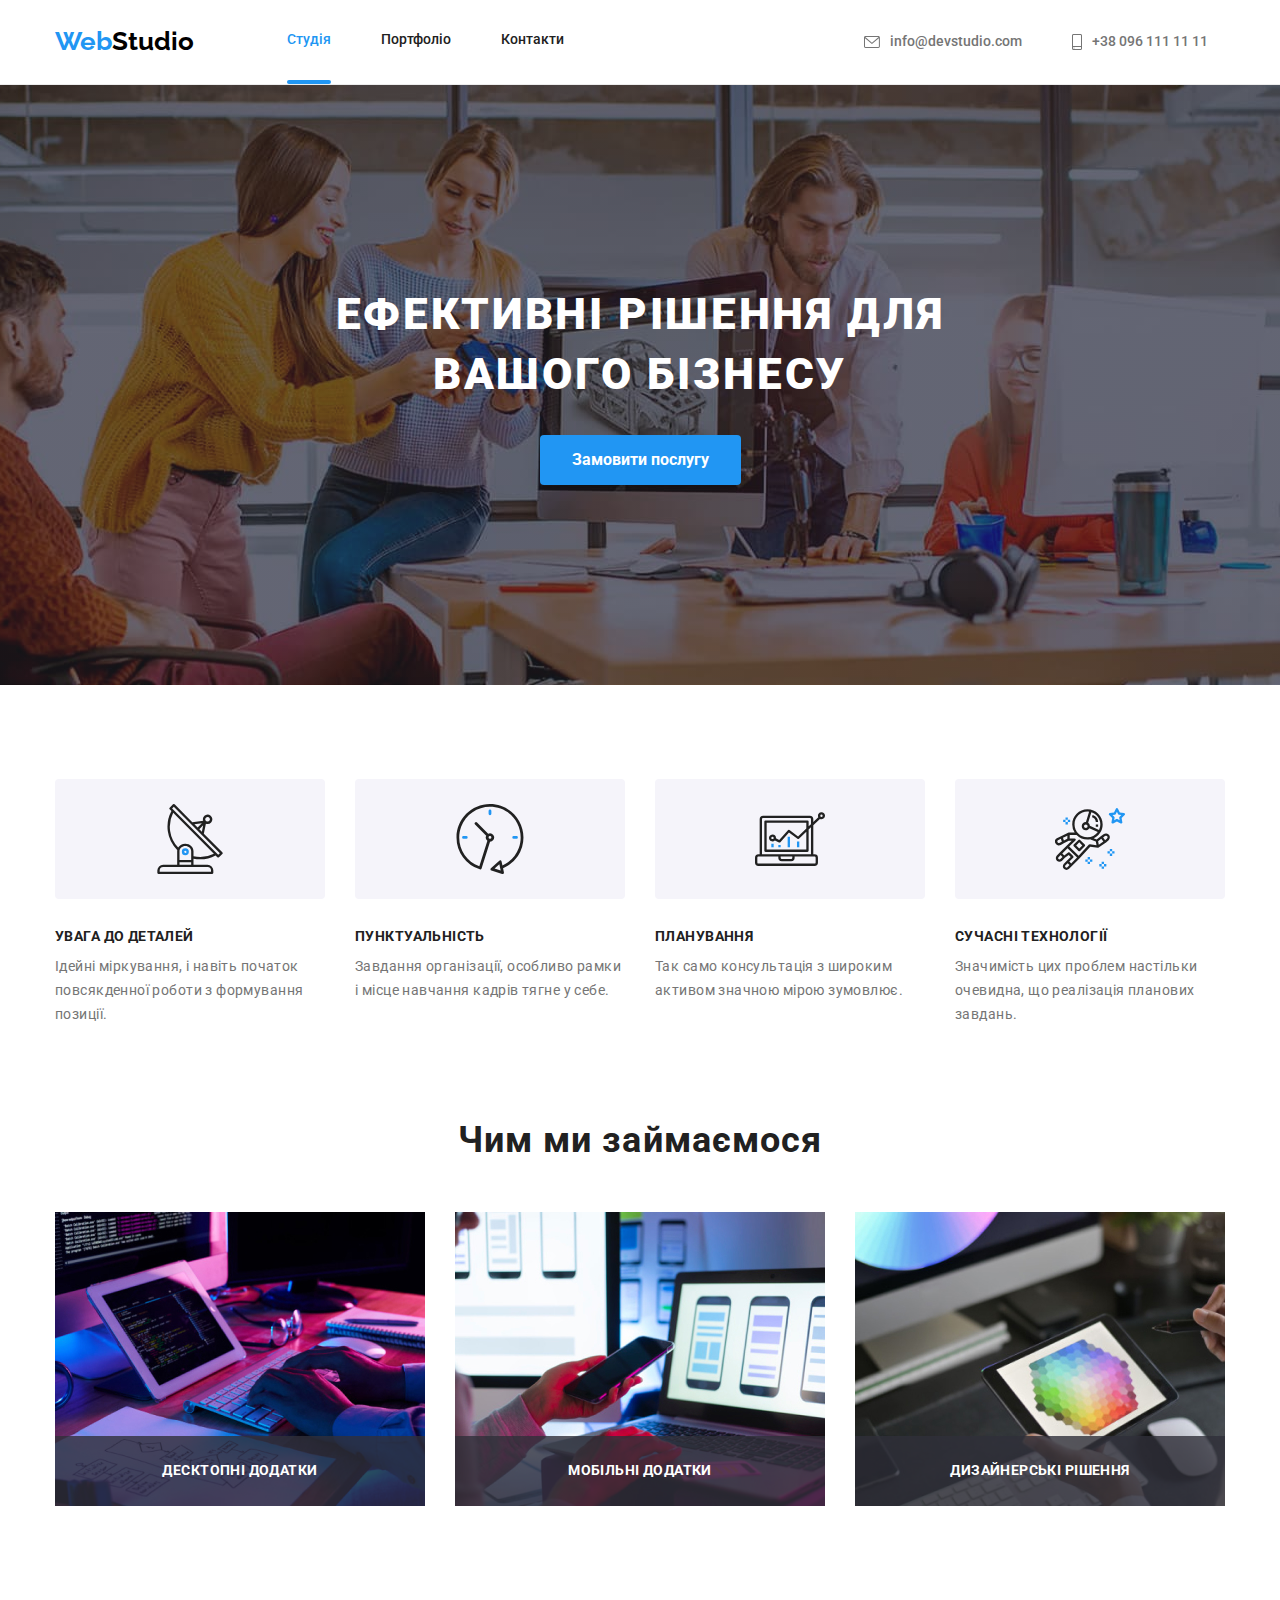
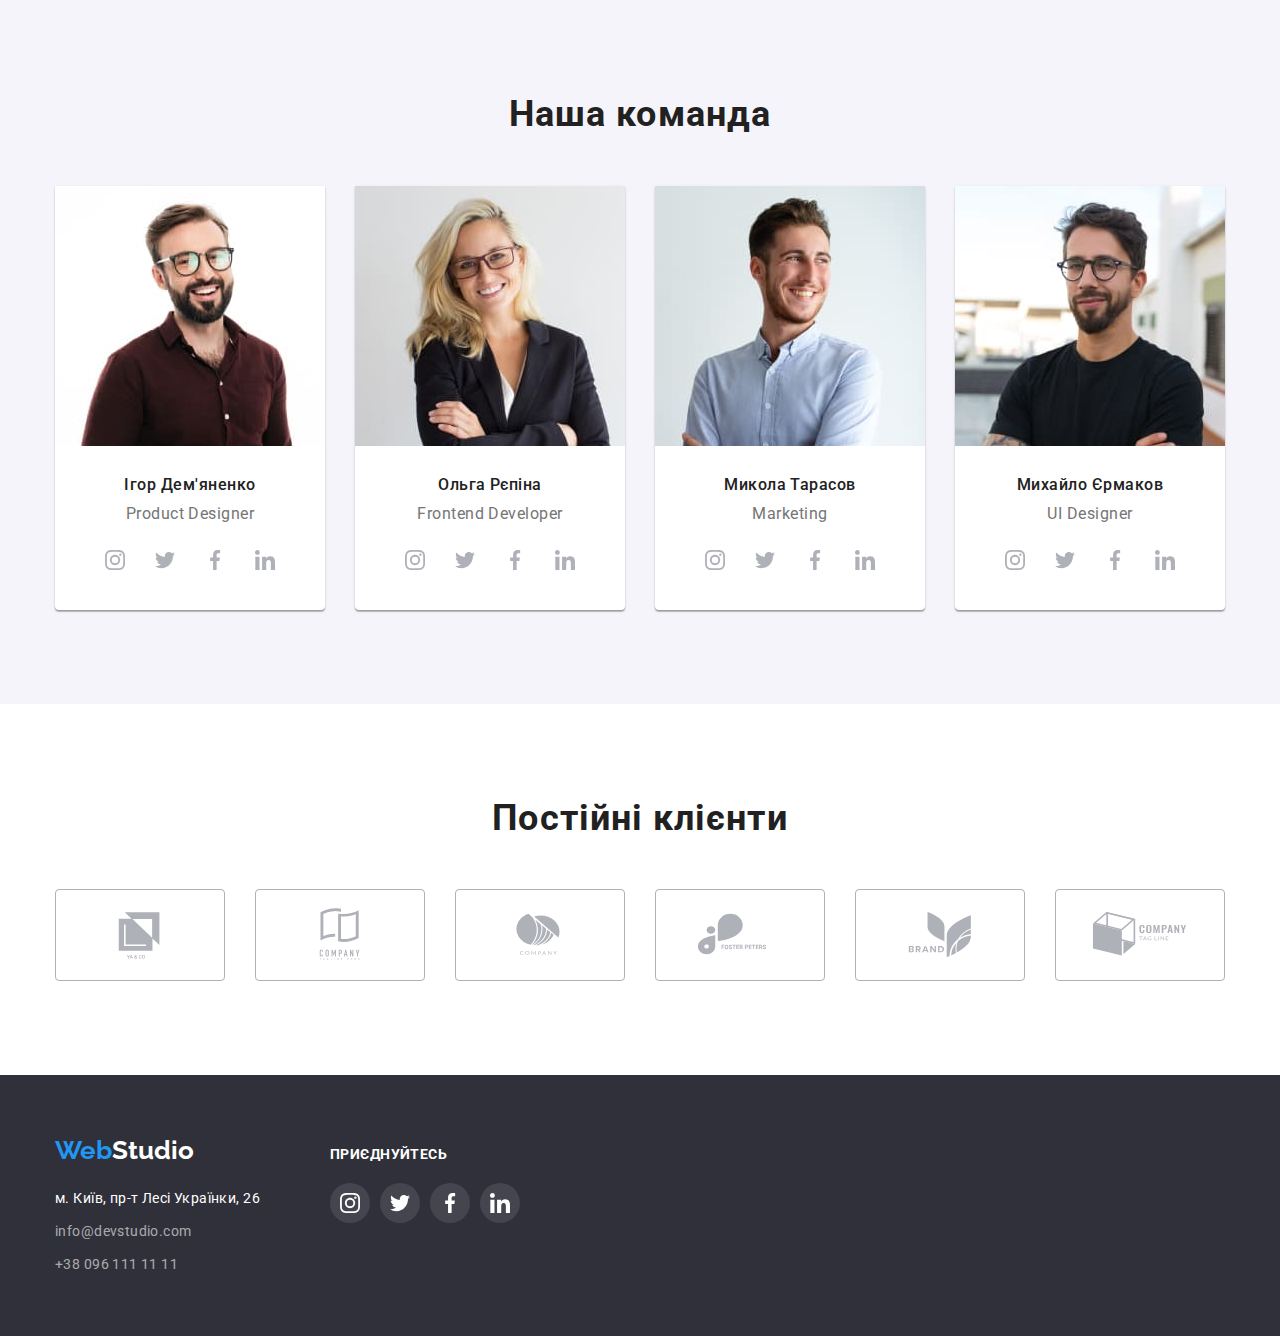
==== index.html @ 61a77737 "start" ====
<!DOCTYPE html>
<html lang="uk">
  <head>
    <meta charset="UTF-8" />
    <meta http-equiv="X-UA-Compatible" content="IE=edge" />
    <meta name="viewport" content="width=device-width, initial-scale=1.0" />
    <title>Web Studio</title>
    <link rel="preconnect" href="https://fonts.googleapis.com" />
    <link rel="preconnect" href="https://fonts.gstatic.com" crossorigin />
    <link
      href="https://fonts.googleapis.com/css2?family=Raleway:wght@700&family=Roboto:wght@400;500;700;900&display=swap"
      rel="stylesheet"
    />
    <link
      rel="stylesheet"
      href="https://cdnjs.cloudflare.com/ajax/libs/modern-normalize/1.1.0/modern-normalize.min.css"
    />
    <link rel="stylesheet" href="./css/styles.css" />
  </head>
  <body>
    <header class="header">
      <div class="container">
        <nav class="main-nav">
          <a href="./index.html" lang="en" class="logo"
            ><span class="logo-accent">Web</span>Studio</a
          >
          <ul class="navigation">
            <li>
              <a href="" class="navigation-item current">Студія</a>
            </li>
            <li>
              <a href="./portfolio.html" class="navigation-item">Портфоліо</a>
            </li>
            <li><a href="#" class="navigation-item">Контакти</a></li>
          </ul>
        </nav>
        <ul class="contacts">
          <li>
            <a href="mailto:info@devstudio.com" class="contacts-item">
              <svg class="contact-icon" width="16" height="12">
                <use href="./images/icons.svg#icon-mail"></use>
              </svg>
              info@devstudio.com</a
            >
          </li>
          <li>
            <a href="tel:+380961111111" class="contacts-item">
              <svg class="contact-icon" width="10" height="16">
                <use href="./images/icons.svg#icon-smartphone"></use>
              </svg>
              +38 096 111 11 11</a
            >
          </li>
        </ul>
      </div>
    </header>
    <main>
      <section class="hero">
        <div class="container">
          <h1 class="hero-title">Ефективні рішення для вашого бізнесу</h1>
          <button data-modal-open type="button" class="main-button">
            Замовити послугу
          </button>
        </div>
      </section>

      <section class="features">
        <div class="container">
          <h2 class="visually-hidden">Особливості</h2>
          <ul class="features-list">
            <li class="features-item">
              <div class="features-icon-container">
                <svg class="features-icon" width="70" height="70">
                  <use href="./images/icons.svg#icon-antenna"></use>
                </svg>
              </div>
              <h3 class="features-title">Увага до деталей</h3>
              <p class="feature-parapraph">
                Ідейні міркування, i навіть початок повсякденної роботи з
                формування позиції.
              </p>
            </li>
            <li class="features-item">
              <div class="features-icon-container">
                <svg class="features-icon" width="70" height="70">
                  <use href="./images/icons.svg#icon-clock"></use>
                </svg>
              </div>
              <h3 class="features-title">Пунктуальність</h3>
              <p class="feature-parapraph">
                Завдання організації, особливо рамки i місце навчання кадрів
                тягне у себе.
              </p>
            </li>
            <li class="features-item">
              <div class="features-icon-container">
                <svg class="features-icon" width="70" height="70">
                  <use href="./images/icons.svg#icon-diagram"></use>
                </svg>
              </div>
              <h3 class="features-title">Планування</h3>
              <p class="feature-parapraph">
                Так само консультація з широким активом значною мірою зумовлює.
              </p>
            </li>
            <li class="features-item">
              <div class="features-icon-container">
                <svg class="features-icon" width="70" height="70">
                  <use href="./images/icons.svg#icon-astronaut"></use>
                </svg>
              </div>
              <h3 class="features-title">Сучасні технології</h3>
              <p class="feature-parapraph">
                Значимість цих проблем настільки очевидна, що реалізація
                планових завдань.
              </p>
            </li>
          </ul>
        </div>
      </section>
      <section class="gallery">
        <div class="container">
          <h2 class="section-title">Чим ми займаємося</h2>
          <ul class="gallery-list">
            <li class="gallery-item">
              <h3 class="gallery-title">Десктопні додатки</h3>
              <img
                src="./images/img1.jpg"
                alt="Руки на клавіатурі"
                width="370"
              />
            </li>
            <li class="gallery-item">
              <h3 class="gallery-title">Мобільні додатки</h3>
              <img
                src="./images/img2.jpg"
                alt="Робота з телефоном та комп'ютером"
                width="370"
              />
            </li>
            <li class="gallery-item">
              <h3 class="gallery-title">Дизайнерські рішення</h3>
              <img
                src="./images/img3.jpg"
                alt="Палітра кольорів на планшеті"
                width="370"
              />
            </li>
          </ul>
        </div>
      </section>
      <section class="team">
        <div class="container">
          <h2 class="section-title">Наша команда</h2>
          <ul class="team-list">
            <li class="card">
              <div class="card-team-container">
                <img
                  src="./images/colleague1.jpg"
                  alt="Усміхнений хлопець в окулярах"
                  width="270"
                />
                <div class="name-team-container">
                  <h3 class="team-name">Ігор Дем'яненко</h3>
                  <p class="team-position">Product Designer</p>
                  <ul class="social-links">
                    <li class="social-list">
                      <a href="" class="social-list-container">
                        <svg class="team-social-icon" width="20" height="20">
                          <use href="./images/icons.svg#icon-instagram"></use>
                        </svg>
                      </a>
                    </li>
                    <li class="social-list">
                      <a href="" class="social-list-container">
                        <svg class="team-social-icon" width="20" height="20">
                          <use href="./images/icons.svg#icon-twitter"></use>
                        </svg>
                      </a>
                    </li>
                    <li class="social-list">
                      <a href="" class="social-list-container">
                        <svg class="team-social-icon" width="20" height="20">
                          <use href="./images/icons.svg#icon-facebook"></use>
                        </svg>
                      </a>
                    </li>
                    <li class="social-list">
                      <a href="" class="social-list-container">
                        <svg class="team-social-icon" width="20" height="20">
                          <use href="./images/icons.svg#icon-linkedin"></use>
                        </svg>
                      </a>
                    </li>
                  </ul>
                </div>
              </div>
            </li>
            <li class="card">
              <div class="card-team-container">
                <img
                  src="./images/colleague2.jpg"
                  alt="Усміхнена дівчина в піджаку"
                  width="270"
                />
                <div class="name-team-container">
                  <h3 class="team-name">Ольга Рєпіна</h3>
                  <p class="team-position">Frontend Developer</p>
                  <ul class="social-links">
                    <li class="social-list">
                      <a href="" class="social-list-container">
                        <svg class="team-social-icon" width="20" height="20">
                          <use href="./images/icons.svg#icon-instagram"></use>
                        </svg>
                      </a>
                    </li>
                    <li class="social-list">
                      <a href="" class="social-list-container">
                        <svg class="team-social-icon" width="20" height="20">
                          <use href="./images/icons.svg#icon-twitter"></use>
                        </svg>
                      </a>
                    </li>
                    <li class="social-list">
                      <a href="" class="social-list-container">
                        <svg class="team-social-icon" width="20" height="20">
                          <use href="./images/icons.svg#icon-facebook"></use>
                        </svg>
                      </a>
                    </li>
                    <li class="social-list">
                      <a href="" class="social-list-container">
                        <svg class="team-social-icon" width="20" height="20">
                          <use href="./images/icons.svg#icon-linkedin"></use>
                        </svg>
                      </a>
                    </li>
                  </ul>
                </div>
              </div>
            </li>
            <li class="card">
              <div class="card-team-container">
                <img
                  src="./images/colleague3.jpg"
                  alt="Усміхнений хлопець в блакитній сорочці"
                  width="270"
                />
                <div class="name-team-container">
                  <h3 class="team-name">Микола Тарасов</h3>
                  <p class="team-position">Marketing</p>
                  <ul class="social-links">
                    <li class="social-list">
                      <a href="" class="social-list-container">
                        <svg class="team-social-icon" width="20" height="20">
                          <use href="./images/icons.svg#icon-instagram"></use>
                        </svg>
                      </a>
                    </li>
                    <li class="social-list">
                      <a href="" class="social-list-container">
                        <svg class="team-social-icon" width="20" height="20">
                          <use href="./images/icons.svg#icon-twitter"></use>
                        </svg>
                      </a>
                    </li>
                    <li class="social-list">
                      <a href="" class="social-list-container">
                        <svg class="team-social-icon" width="20" height="20">
                          <use href="./images/icons.svg#icon-facebook"></use>
                        </svg>
                      </a>
                    </li>
                    <li class="social-list">
                      <a href="" class="social-list-container">
                        <svg class="team-social-icon" width="20" height="20">
                          <use href="./images/icons.svg#icon-linkedin"></use>
                        </svg>
                      </a>
                    </li>
                  </ul>
                </div>
              </div>
            </li>
            <li class="card">
              <div class="card-team-container">
                <img
                  src="./images/colleague4.jpg"
                  alt="Хлопець в окулярах та чорній футболці"
                  width="270"
                />
                <div class="name-team-container">
                  <h3 class="team-name">Михайло Єрмаков</h3>
                  <p class="team-position">UI Designer</p>
                  <ul class="social-links">
                    <li class="social-list">
                      <a href="" class="social-list-container">
                        <svg class="team-social-icon" width="20" height="20">
                          <use href="./images/icons.svg#icon-instagram"></use>
                        </svg>
                      </a>
                    </li>
                    <li class="social-list">
                      <a href="" class="social-list-container">
                        <svg class="team-social-icon" width="20" height="20">
                          <use href="./images/icons.svg#icon-twitter"></use>
                        </svg>
                      </a>
                    </li>
                    <li class="social-list">
                      <a href="" class="social-list-container">
                        <svg class="team-social-icon" width="20" height="20">
                          <use href="./images/icons.svg#icon-facebook"></use>
                        </svg>
                      </a>
                    </li>
                    <li class="social-list">
                      <a href="" class="social-list-container">
                        <svg class="team-social-icon" width="20" height="20">
                          <use href="./images/icons.svg#icon-linkedin"></use>
                        </svg>
                      </a>
                    </li>
                  </ul>
                </div>
              </div>
            </li>
          </ul>
        </div>
      </section>
      <section class="clients">
        <div class="container">
          <h2 class="section-title">Постійні клієнти</h2>
          <ul class="clients-list">
            <li>
              <a href="" class="client-container">
                <svg class="client-icon" width="106" height="60">
                  <use href="./images/icons.svg#icon-Logo-6"></use>
                </svg>
              </a>
            </li>
            <li>
              <a href="" class="client-container">
                <svg class="client-icon" width="106" height="60">
                  <use href="./images/icons.svg#icon-Logo-1"></use>
                </svg>
              </a>
            </li>
            <li>
              <a href="" class="client-container">
                <svg class="client-icon" width="106" height="60">
                  <use href="./images/icons.svg#icon-Logo-2"></use>
                </svg>
              </a>
            </li>
            <li>
              <a href="" class="client-container">
                <svg class="client-icon" width="106" height="60">
                  <use href="./images/icons.svg#icon-Logo-3"></use>
                </svg>
              </a>
            </li>
            <li>
              <a href="" class="client-container">
                <svg class="client-icon" width="106" height="60">
                  <use href="./images/icons.svg#icon-Logo-4"></use>
                </svg>
              </a>
            </li>
            <li>
              <a href="" class="client-container">
                <svg class="client-icon" width="106" height="60">
                  <use href="./images/icons.svg#icon-Logo-5"></use>
                </svg>
              </a>
            </li>
          </ul>
        </div>
      </section>
    </main>
    <footer class="footer">
      <div class="container">
        <div class="address-container">
          <a href="./index.html" lang="en" class="logo-footer"
            ><span class="logo-accent">Web</span>Studio</a
          >
          <address>
            <ul class="address-list">
              <li>
                <a
                  href="https://goo.gl/maps/CPtrU1FHBa2aNyZL9"
                  target="_blank"
                  rel="noopener noreferrer nofollow"
                  class="address-list-item map"
                  >м. Київ, пр-т Лесі Українки, 26</a
                >
              </li>
              <li>
                <a href="mailto:info@devstudio.com" class="address-list-item"
                  >info@devstudio.com</a
                >
              </li>
              <li>
                <a href="tel:+380961111111" class="address-list-item"
                  >+38 096 111 11 11</a
                >
              </li>
            </ul>
          </address>
        </div>
        <div class="social-block">
          <p class="follow">Приєднуйтесь</p>
          <ul class="social-links footer-social">
            <li class="social-list">
              <a href="" class="social-list-container">
                <svg
                  class="team-social-icon footer-icon"
                  width="20"
                  height="20"
                >
                  <use href="./images/icons.svg#icon-instagram"></use>
                </svg>
              </a>
            </li>
            <li class="social-list">
              <a href="" class="social-list-container">
                <svg
                  class="team-social-icon footer-icon"
                  width="20"
                  height="20"
                >
                  <use href="./images/icons.svg#icon-twitter"></use>
                </svg>
              </a>
            </li>
            <li class="social-list">
              <a href="" class="social-list-container">
                <svg
                  class="team-social-icon footer-icon"
                  width="20"
                  height="20"
                >
                  <use href="./images/icons.svg#icon-facebook"></use>
                </svg>
              </a>
            </li>
            <li class="social-list">
              <a href="" class="social-list-container">
                <svg
                  class="team-social-icon footer-icon"
                  width="20"
                  height="20"
                >
                  <use href="./images/icons.svg#icon-linkedin"></use>
                </svg>
              </a>
            </li>
          </ul>
        </div>
      </div>
    </footer>

    <div data-modal class="backdrop is-hidden">
      <div class="modal">
        <div data-modal-close class="close-modal">
          <svg width="18" height="18">
            <use href="./images/icons.svg#icon-close"></use>
          </svg>
        </div>
        <p class="modal-title">Залиште свої дані, ми вам передзвонимо</p>
        <form>
          <label class="form-label" for="username">Ім'я</label>
          <div class="input-container">
            <input class="form-input" type="text" name="username" id="username" />
          </div>

          <label class="form-label" for="username">Ім'я</label>
          <div class="input-container">
            <input class="form-input" type="text" name="username" id="username" />
          </div>

          <label class="form-label" for="username">Ім'я</label>
          <div class="input-container">
            <input class="form-input" type="text" name="username" id="username" />
          </div>
        </form>
      </div>
    </div>

    <script src="./js/modal.js"></script>
  </body>
</html>
---- css/styles.css ----
:root {
  --background-color: #f5f5f5;
  --primary-text-color: #757575;
  --secondary-text-color: #212121;
  --accent-color: #2196f3;
  --white: #fff;
  --background-section-main: #2f303a;
  --background-section-sub: #f5f4fa;
  --accent-color-hover: #188ce8;
  --border-color: #ececec;
  --border-secondary-color: #eeeeee;
  --social-color: #afb1b8;
  --timing-function: cubic-bezier(0.4, 0, 0.2, 1);
  --overlay-background: rgba(33, 150, 243, 0.9);
  --modal-background: rgba(0, 0, 0, 0.2);
}

h1,
h2,
h3,
h4,
h5,
h6,
p,
ul {
  padding: 0;
  margin: 0;
}

img {
  display: block;
  max-width: 100%;
  height: auto;
}

body {
  font-family: "Roboto", sans-sefif;
  font-size: 14px;
  color: var(--primary-text-color);
}
.container {
  margin-left: auto;
  margin-right: auto;
  width: 1200px;
  padding-left: 15px;
  padding-right: 15px;
}

.header {
  border-bottom: 1px solid var(--border-color);
}

.header .container {
  display: flex;
  align-items: center;
}

.header > a {
  display: block;
}

.main-nav {
  display: flex;
  align-items: center;
  gap: 30px;
  margin-right: 300px;
}

.navigation,
.contacts,
.address-list,
.features-list,
.gallery-list,
.team-list,
.filter-list,
.filter-cards,
.social-list,
.clients-list {
  list-style: none;
}
.navigation {
  display: flex;
  gap: 50px;
}
.navigation,
.navigation,
.contacts {
  font-weight: 500;
  line-height: 1.14;
}
.logo {
  text-decoration: none;
  color: #000;
  font-family: "Raleway", sans-serif;
  font-weight: 700;
  font-size: 26px;
  line-height: 1.2;
  margin-right: 63px;
  padding: 24px 0;
}

.logo-accent {
  color: var(--accent-color);
}

.contacts {
  display: flex;
  gap: 50px;
}

.contacts > li {
  display: flex;
}

.navigation-item {
  text-decoration: none;
  color: var(--secondary-text-color);
  padding: 32px 0;
  display: block;
  transition: color 250ms var(--timing-function);
}
.navigation-item.current {
  color: var(--accent-color);
}
.navigation-item.current::after {
  display: block;
  position: relative;
  bottom: -32px;
  height: 4px;
  width: 100%;
  background-color: var(--accent-color);
  border-radius: 2px;
  content: "";
}

.contacts-item {
  text-decoration: none;
  color: var(--primary-text-color);
  font-weight: 500;
  padding: 32px 0;
  display: flex;
  align-items: center;
  gap: 10px;
  fill: currentColor;
  transition: color 250ms var(--timing-function);
}

.contacts-item:hover,
.navigation-item:hover,
.contacts-item:focus,
.navigation-item:focus,
.address-list-item:hover,
.address-list-item:focus {
  color: var(--accent-color);
}

.hero {
  background-color: var(--background-section-main);
  padding-top: 200px;
  padding-bottom: 200px;
  text-align: center;
  background-image: linear-gradient(
      rgba(47, 48, 58, 0.4),
      rgba(47, 48, 58, 0.4)
    ),
    url(../images/background.jpg);
  background-repeat: no-repeat;
  background-position: center;
  background-size: cover;
  max-width: 1600px;
  margin: 0 auto;
}

.hero-title {
  display: flex;
  margin: 0px auto 30px auto;
  color: var(--white);
  font-weight: 900;
  font-size: 44px;
  line-height: 1.36;
  letter-spacing: 0.06em;
  text-transform: uppercase;
  width: 695px;
}
.main-button {
  background-color: var(--accent-color);
  box-shadow: 0px 4px 4px rgba(0, 0, 0, 0.15);
  border-style: none;
  border-radius: 4px;
  font-family: inherit;
  font-weight: 700;
  font-size: 16px;
  line-height: 1.88;
  color: var(--white);
  cursor: pointer;
  display: block;
  margin: 0 auto;
  align-items: center;
  padding: 10px 32px;
  transition: background-color 250ms var(--timing-function);
}
.main-button:hover,
.main-button:focus {
  background-color: var(--accent-color-hover);
}

.features {
  padding-top: 94px;
  padding-bottom: 94px;
}
.visually-hidden {
  position: absolute;
  white-space: nowrap;
  width: 1px;
  height: 1px;
  overflow: hidden;
  border: 0;
  padding: 0;
  clip: rect(0 0 0 0);
  clip-path: inset(50%);
  margin: -1px;
}
.features-list {
  display: flex;
  gap: 30px;
}
.features-item {
  display: block;
  width: 270px;
}
.features-icon-container {
  display: flex;
  justify-content: center;
  align-items: center;
  width: 270px;
  height: 120px;
  background: var(--background-section-sub);
  border-radius: 4px;
  margin-bottom: 30px;
}
.features-icon {
  display: block;
}
.features-title {
  font-size: 14px;
  line-height: 1.14;
  letter-spacing: 0.03em;
  text-transform: uppercase;
  color: var(--secondary-text-color);
  display: flex;
  margin-bottom: 10px;
}
.feature-parapraph {
  line-height: 1.71;
  letter-spacing: 0.03em;
}

.section-title {
  font-size: 36px;
  line-height: 1.16;
  letter-spacing: 0.03em;
  color: var(--secondary-text-color);
  text-align: center;
  margin-bottom: 50px;
}

.gallery {
  padding-bottom: 94px;
}
.gallery .container {
  justify-content: center;
}
.gallery-list {
  display: flex;
  align-items: center;
  margin: 0 auto;
  width: fit-content;
  gap: 30px;
}
.gallery-item {
  position: relative;
}
.gallery-title {
  font-size: 14px;
  line-height: 1.14;
  letter-spacing: 0.03em;
  text-transform: uppercase;
  color: var(--white);
  display: flex;
  padding-top: 27px;
  padding-bottom: 27px;
  background-color: rgba(47, 48, 58, 0.8);
  justify-content: center;
  position: absolute;
  bottom: 0;
  width: 100%;
}

.team {
  background-color: var(--background-section-sub);
  padding-bottom: 94px;
  padding-top: 94px;
}
.team-list {
  display: flex;
  gap: 30px;
  align-items: center;
}
.social-links {
  display: flex;
  align-items: center;
  justify-content: center;
  gap: 10px;
}
.social-list-container {
  display: flex;
  width: 40px;
  height: 40px;
  border-radius: 50%;
  justify-content: center;
  align-items: center;
  color: var(--social-color);
  fill: currentColor;
  transition: background-color 250ms var(--timing-function);
}
.social-list-container:hover,
.social-list-container:focus {
  background-color: var(--accent-color);
}
.social-list-container:hover .team-social-icon,
.social-list-container:focus .team-social-icon {
  fill: var(--white);
}
.team-social-icon {
  transition: fill 250ms var(--timing-function);
}

.card-team-container {
  background-color: var(--white);
  box-shadow: 0px 1px 3px rgba(0, 0, 0, 0.12), 0px 1px 1px rgba(0, 0, 0, 0.14),
    0px 2px 1px rgba(0, 0, 0, 0.2);
  border-radius: 0px 0px 4px 4px;
}

.name-team-container {
  padding-top: 30px;
  padding-bottom: 30px;
  text-align: center;
}

.team-name {
  font-weight: 500;
  font-size: 16px;
  line-height: 1.18;
  letter-spacing: 0.03em;
  color: var(--secondary-text-color);
  display: block;
  margin-bottom: 10px;
}
.team-position {
  font-size: 16px;
  line-height: 1.18;
  letter-spacing: 0.03em;
  margin-bottom: 16px;
}

.clients {
  padding-top: 94px;
  padding-bottom: 94px;
}
.clients-list {
  display: flex;
  gap: 30px;
}
.client-container {
  display: flex;
  width: 170px;
  height: 92px;
  justify-content: center;
  align-items: center;
  border-radius: 4px;
  color: var(--social-color);
  fill: currentColor;
  border: 1px solid var(--social-color);
  transition: fill 250ms var(--timing-function),
    border-color 250ms var(--timing-function);
}
.client-container:hover,
.client-container:focus {
  fill: var(--accent-color);
  border-color: var(--accent-color);
  cursor: pointer;
}
.footer {
  background-color: var(--background-section-main);
  padding-top: 60px;
  padding-bottom: 60px;
}
.address-list {
  display: flex;
  flex-direction: column;
  gap: 9px;
}

.address-list-item {
  text-decoration: none;
  font-style: normal;
  line-height: 1.71;
  letter-spacing: 0.03em;
  color: rgba(255, 255, 255, 0.6);
  transition: color 250ms var(--timing-function);
}
.map {
  color: var(--white);
}
.logo-footer {
  text-decoration: none;
  color: var(--white);
  font-family: "Raleway", sans-serif;
  font-weight: 700;
  font-size: 26px;
  line-height: 1.2;
  display: block;
  margin-bottom: 20px;
}
.social-block {
  display: block;
  margin-left: 70px;
  width: 206px;
  height: 80px;
}

.follow {
  color: var(--white);
  font-weight: 700;
  font-size: 14px;
  line-height: 1.14;
  letter-spacing: 0.03em;
  text-transform: uppercase;
  margin-bottom: 20px;
}
.footer-social {
  justify-content: left;
}
.footer-icon {
  fill: var(--white);
}
.footer > .container {
  display: flex;
  align-items: baseline;
}
.footer-social .social-list-container {
  background-color: rgba(255, 255, 255, 0.1);
  transition: background-color 250ms var(--timing-function);
}
.footer-social .social-list-container:hover,
.footer-social .social-list-container:focus {
  background-color: var(--accent-color);
}

/* portfolio */
.filter {
  padding-top: 94px;
  padding-bottom: 94px;
}
.filter-list {
  display: flex;
  width: fit-content;
  margin: 0 auto 50px auto;
  gap: 8px;
}

.filter-button {
  text-decoration: none;
  font-family: inherit;
  font-style: normal;
  font-weight: 500;
  font-size: 16px;
  line-height: 1.62;
  letter-spacing: 0.03em;
  color: var(--secondary-text-color);
  background-color: var(--background-section-sub);
  cursor: pointer;
  display: block;
  border: none;
  border-radius: 4px;
  padding: 6px 22px;
  transition: background-color 250ms var(--timing-function),
    color 250ms var(--timing-function), box-shadow 250ms var(--timing-function);
}
.filter-button:hover,
.filter-button:focus {
  background-color: var(--accent-color);
  color: var(--white);
  box-shadow: 0px 3px 1px rgba(0, 0, 0, 0.1), 0px 1px 2px rgba(0, 0, 0, 0.08),
    0px 2px 2px rgba(0, 0, 0, 0.12);
}
.filter-cards {
  display: flex;
  flex-wrap: wrap;
  gap: 30px;
}

.filter-cards-item {
  background-color: var(--white);
  text-decoration: none;
  display: block;
  transition: box-shadow 250ms var(--timing-function);
}
.filter-cards-item:hover,
.filter-cards-item:focus {
  box-shadow: 0px 1px 1px rgba(0, 0, 0, 0.12), 0px 4px 4px rgba(0, 0, 0, 0.06),
    1px 4px 6px rgba(0, 0, 0, 0.16);
}

.filter-text-container {
  padding: 20px 24px;
  background: var(--white);
  border: 1px solid var(--border-secondary-color);
  border-top: none;
}

.filter-cards-title {
  font-size: 18px;
  line-height: 2;
  letter-spacing: 0.06em;
  color: var(--secondary-text-color);
  margin-bottom: 4px;
}
.filter-cards-parapraph {
  font-size: 16px;
  line-height: 1.88;
  letter-spacing: 0.03em;
  color: var(--primary-text-color);
}
.filter-cards-description {
  display: flex;
  position: relative;
  overflow: hidden;
}
.overlay {
  color: var(--white);
  font-size: 18px;
  line-height: 1.56;
  letter-spacing: 0.03em;
  padding: 63px 24px;
  display: flex;
  text-align: left;
  width: 100%;
  position: absolute;
  left: 0;
  background-color: var(--overlay-background);
  transform: translatey(100%);
  transition: transform 250ms cubic-bezier(0.4, 0, 0.2, 1);
}

.filter-cards-item:hover .overlay,
.filter-cards-item:focus .overlay {
  transform: translatey(0);
}

/* Backdrop */

.backdrop {
  background: var(--modal-background);
  width: 100%;
  height: 100%;
  position: fixed;
  left: 0;
  top: 0;
  opacity: 1;
  visibility: visible;
  transition: opacity 250ms var(--timing-function),
    visibility 250ms var(--timing-function);
}
.backdrop.is-hidden {
  visibility: hidden;
  opacity: 0;
  pointer-events: none;
}

.modal {
  position: absolute;
  top: 50%;
  left: 50%;
  transform: translate(-50%, -50%);
  width: 528px;
  max-height: 581px;
  height: 100%;
  background-color: var(--white);
  box-shadow: 0px 1px 3px rgba(0, 0, 0, 0.12), 0px 1px 1px rgba(0, 0, 0, 0.14),
    0px 2px 1px rgba(0, 0, 0, 0.2);
  border-radius: 4px;
  padding: 40px 40px 164px 40px;
}

.close-modal {
  width: 30px;
  height: 30px;
  border-radius: 50%;
  border: 1px solid rgba(0, 0, 0, 0.1);
  display: flex;
  align-items: center;
  justify-content: center;
  position: absolute;
  top: 8px;
  right: 8px;
  cursor: pointer;
}

.modal-title {
  font-weight: 700;
  font-size: 20px;
  line-height: 1.15;
  text-align: center;
  letter-spacing: 0.03em;
  color: var(--secondary-text-color);
  /* margin-top: 40px; */
  margin-bottom: 12px;
}

.form-label{
  display: block;
  margin-bottom: 4px;
}
.input-container{

}
.form-input{
  height: 40px;
  width: 100%;
}
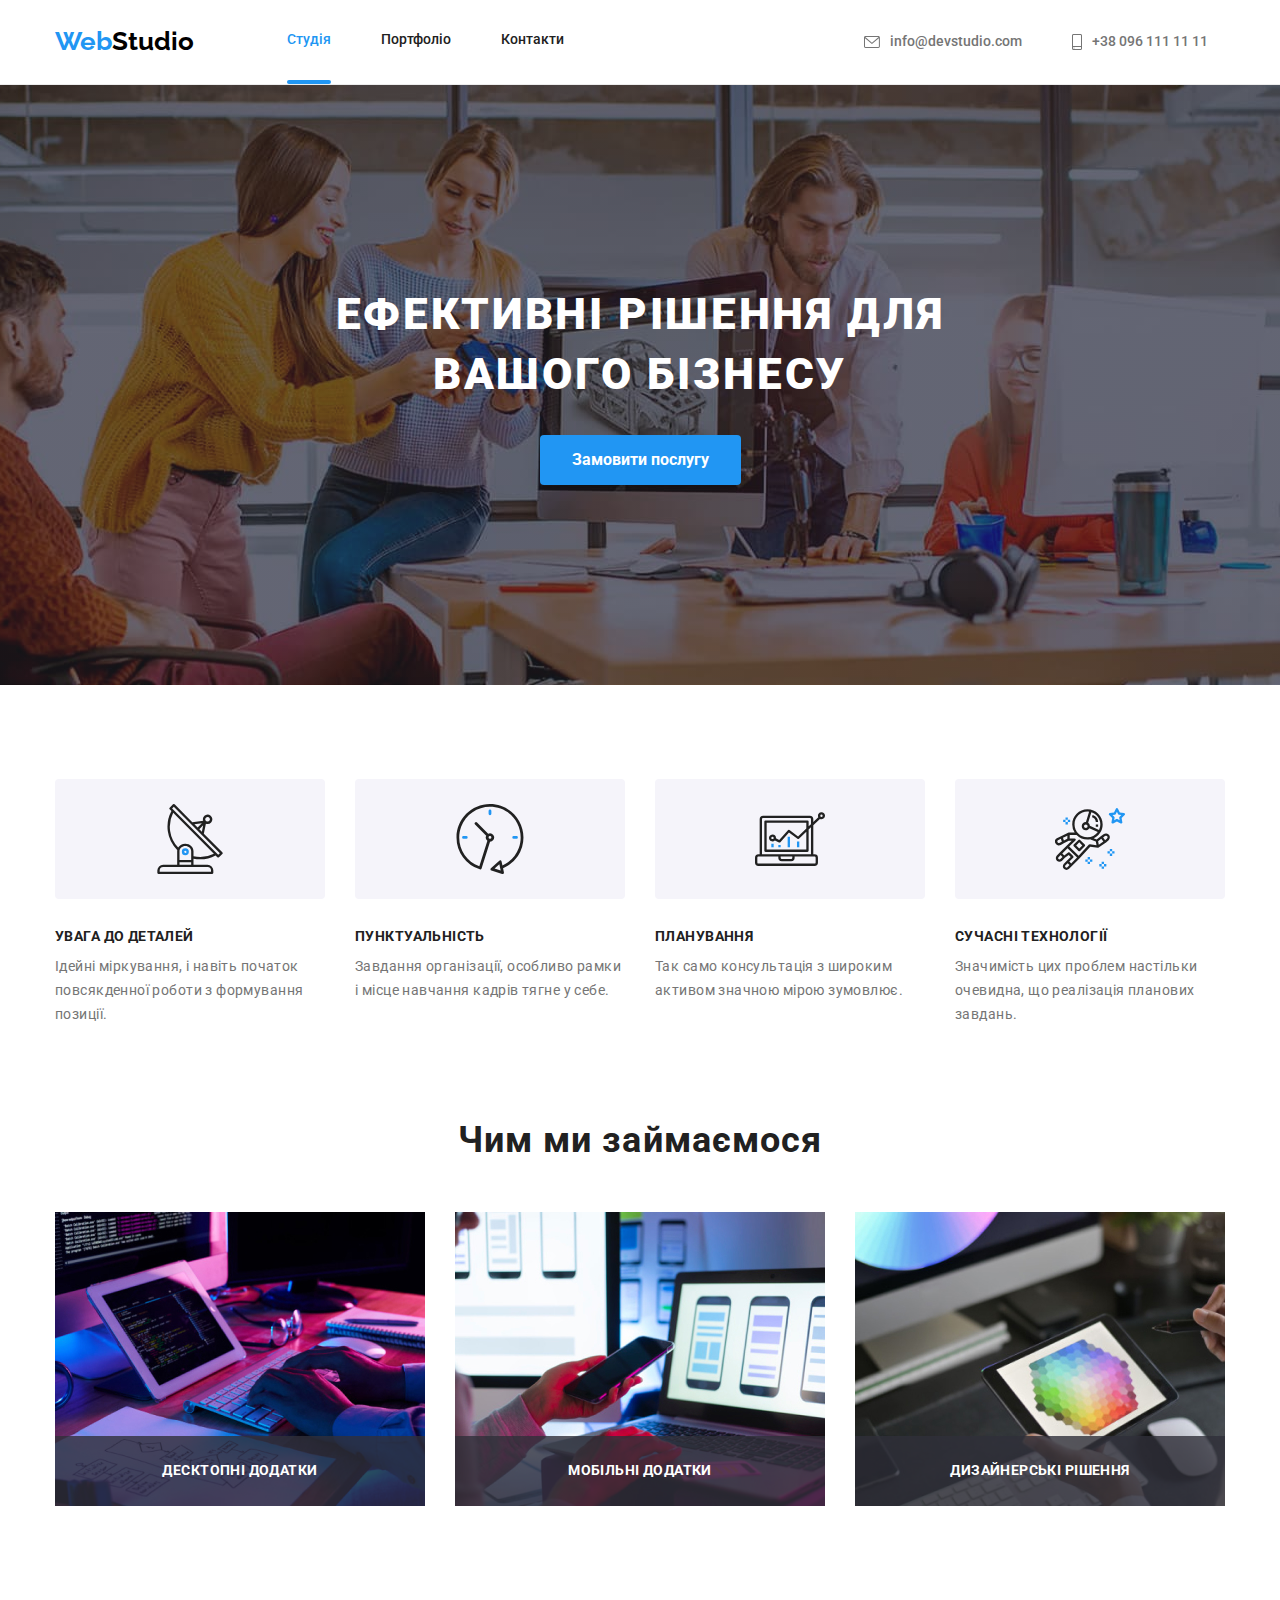
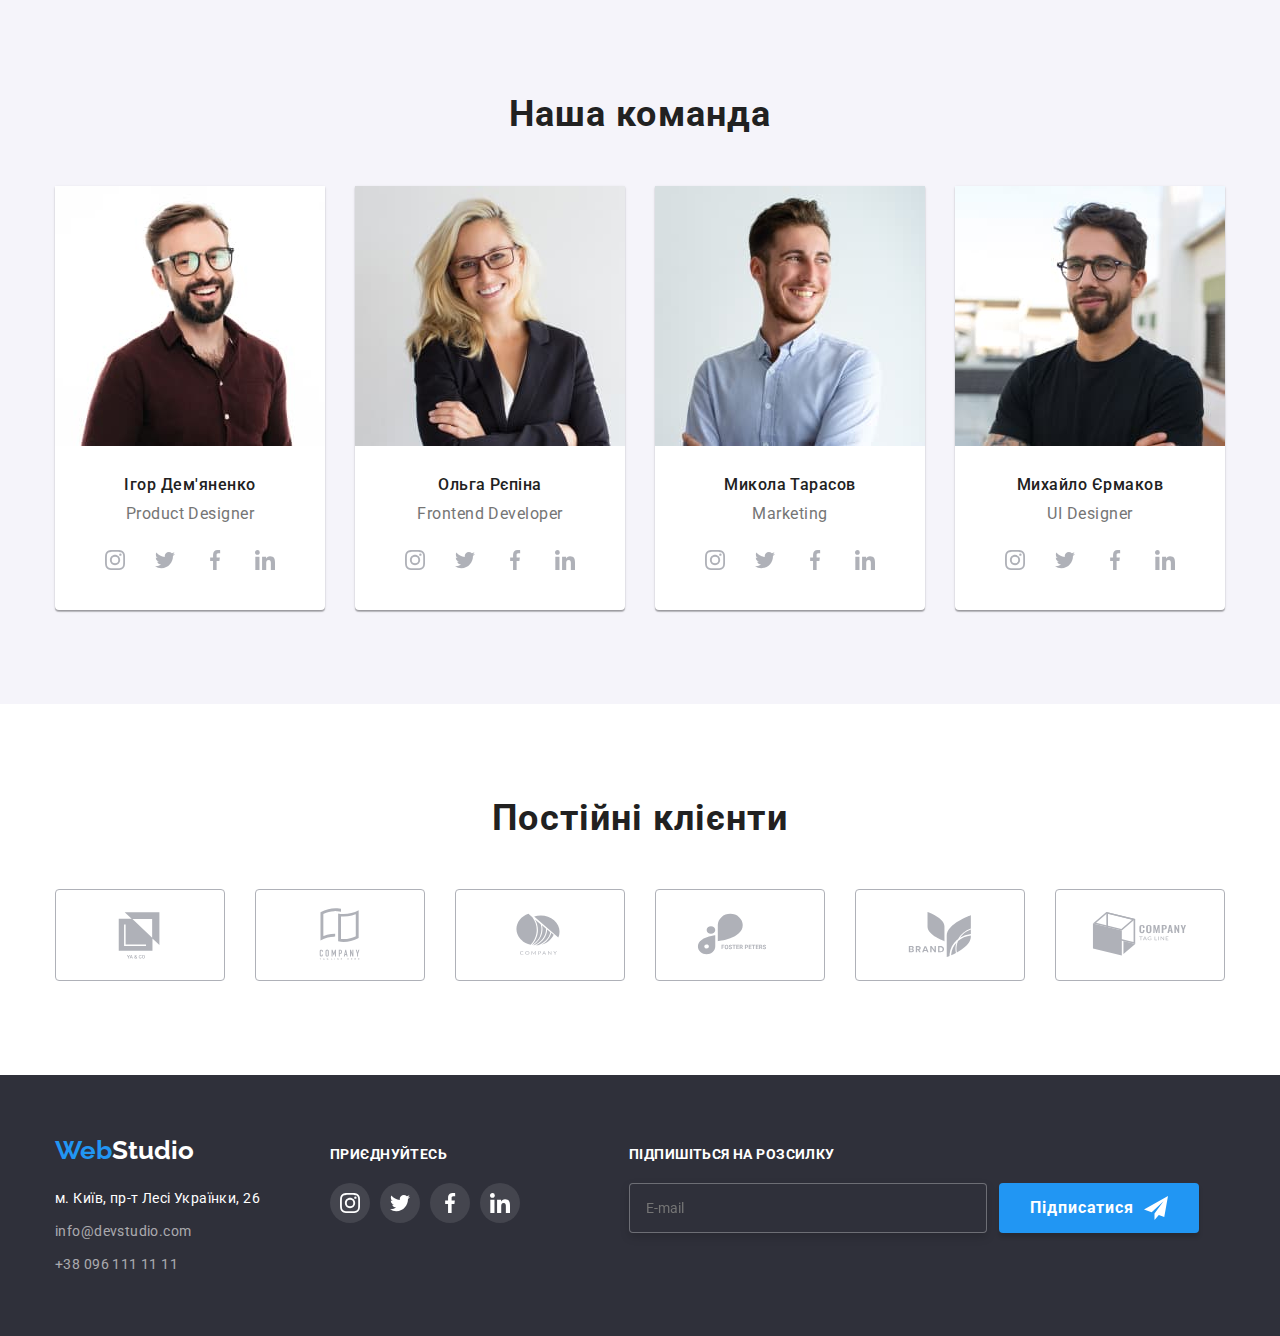
==== commit 7f43f165: "added subscription and modal" ====
--- a/index.html
+++ b/index.html
@@ -457,13 +457,32 @@
             </li>
           </ul>
         </div>
+        <div class="subscription">
+          <form> <label for="subscribe" class="subscription-title"
+            >Підпишіться на розсилку</label
+          >
+          <input
+            class="subscribe-input"
+            type="email"
+            name="subscribe-email"
+            id="subscribe"
+            placeholder="E-mail"
+          />
+          <button type="submit" class="subscription-button">
+            Підписатися
+            <svg class="subscription-icon" width="24" height="24">
+              <use href="./images/icons.svg#icon-send"></use>
+            </svg>
+          </button></form>
+          
+        </div>
       </div>
     </footer>
 
     <div data-modal class="backdrop is-hidden">
       <div class="modal">
         <div data-modal-close class="close-modal">
-          <svg width="18" height="18">
+          <svg class="close-icon" width="18" height="18">
             <use href="./images/icons.svg#icon-close"></use>
           </svg>
         </div>
@@ -471,18 +490,54 @@
         <form>
           <label class="form-label" for="username">Ім'я</label>
           <div class="input-container">
-            <input class="form-input" type="text" name="username" id="username" />
+            <input
+              class="form-input"
+              type="text"
+              name="username"
+              id="username"
+            />
+            <svg class="label-icon" width="18" height="18">
+              <use href="./images/icons.svg#icon-person"></use>
+            </svg>
           </div>
 
-          <label class="form-label" for="username">Ім'я</label>
+          <label class="form-label" for="tel">Телефон</label>
           <div class="input-container">
-            <input class="form-input" type="text" name="username" id="username" />
+            <input class="form-input" type="tel" name="tel" id="tel" />
+            <svg class="label-icon" width="18" height="18">
+              <use href="./images/icons.svg#icon-phone"></use>
+            </svg>
           </div>
 
-          <label class="form-label" for="username">Ім'я</label>
+          <label class="form-label" for="email">Пошта</label>
           <div class="input-container">
-            <input class="form-input" type="text" name="username" id="username" />
+            <input class="form-input" type="email" name="email" id="email" />
+            <svg class="label-icon" width="18" height="18">
+              <use href="./images/icons.svg#icon-email"></use>
+            </svg>
           </div>
+
+          <label class="form-label" for="comment">Коментар</label>
+          <div class="input-container textarea-container">
+            <textarea
+              class="form-textarea"
+              name="comment"
+              id="comment"
+              placeholder="Введіть текст"
+            ></textarea>
+          </div>
+
+          <input
+            class="checkbox visually-hidden"
+            type="checkbox"
+            id="terms-checkbox"
+            name="terms-checkbox"
+          />
+          <label for="terms-checkbox" class="terms-label"
+            >Погоджуюся з розсилкою та приймаю
+            <a href="#" class="link-terms">Умови договору</a></label
+          >
+          <button class="submit-button" type="submit">Відправити</button>
         </form>
       </div>
     </div>
--- a/css/styles.css
+++ b/css/styles.css
@@ -428,6 +428,7 @@
   margin-left: 70px;
   width: 206px;
   height: 80px;
+  margin-right: 93px;
 }
 
 .follow {
@@ -456,6 +457,54 @@
 .footer-social .social-list-container:hover,
 .footer-social .social-list-container:focus {
   background-color: var(--accent-color);
+}
+.subscription {
+  position: relative;
+  width: 570px;
+  height: 86px;
+}
+.subscription-title {
+  display: block;
+  font-weight: 700;
+  font-size: 14px;
+  line-height: 1.14;
+  letter-spacing: 0.03em;
+  text-transform: uppercase;
+  color: var(--white);
+  margin-bottom: 20px;
+}
+.subscribe-input {
+  width: 358px;
+  height: 50px;
+  border: 1px solid rgba(255, 255, 255, 0.3);
+  filter: drop-shadow(0px 4px 4px rgba(0, 0, 0, 0.15));
+  border-radius: 4px;
+  background-color: var(--background-section-main);
+  outline: none;
+  padding: 15px 16px;
+}
+.subscription-button {
+  display: flex;
+  position: absolute;
+  bottom: 0;
+  right: 0;
+  gap: 10px;
+  width: 200px;
+  height: 50px;
+  background: var(--accent-color);
+  box-shadow: 0px 4px 4px rgba(0, 0, 0, 0.15);
+  border: none;
+  border-radius: 4px;
+  font-weight: 700;
+  font-size: 16px;
+  line-height: 1.88;
+  align-items: center;
+  justify-content: center;
+  letter-spacing: 0.06em;
+  color: var(--white);
+}
+.subscription-icon{
+  fill:var(--white);
 }
 
 /* portfolio */
@@ -607,6 +656,14 @@
   right: 8px;
   cursor: pointer;
 }
+.close-icon {
+  fill: var(--secondary-text-color);
+  transition: fill 250ms var(--timing-function);
+}
+.close-modal:hover .close-icon,
+.close-modal:focus .close-icon {
+  fill: var(--accent-color);
+}
 
 .modal-title {
   font-weight: 700;
@@ -615,18 +672,135 @@
   text-align: center;
   letter-spacing: 0.03em;
   color: var(--secondary-text-color);
-  /* margin-top: 40px; */
   margin-bottom: 12px;
 }
 
-.form-label{
+.form-label {
   display: block;
   margin-bottom: 4px;
-}
-.input-container{
-
-}
-.form-input{
+  font-size: 12px;
+  line-height: 1.16;
+  letter-spacing: 0.01em;
+}
+.input-container {
+  margin-bottom: 10px;
+  position: relative;
+  fill: var(--secondary-text-color);
+}
+
+.textarea-container {
+  margin-bottom: 20px;
+}
+
+.label-icon {
+  position: absolute;
+  top: 50%;
+  left: 21px;
+  transform: translate(-50%, -50%);
+  fill: var(--secondary-text-color);
+  transition: fill 250ms var(--timing-function);
+}
+.form-input:focus + .label-icon,
+.form-input:hover + .label-icon {
+  fill: var(--accent-color);
+}
+
+.form-input {
   height: 40px;
   width: 100%;
-}+  border: 1px solid rgba(33, 33, 33, 0.2);
+  border-radius: 4px;
+  padding-left: 42px;
+  outline: none;
+  transition: border 250ms var(--timing-function);
+}
+
+.form-input:focus,
+.form-textarea:focus,
+.form-input:hover,
+.form-textarea:hover {
+  border: 1px solid var(--accent-color);
+}
+
+.form-textarea {
+  height: 120px;
+  width: 100%;
+  resize: none;
+  border: 1px solid rgba(33, 33, 33, 0.2);
+  outline: none;
+  border-radius: 4px;
+  padding: 12px 16px;
+}
+
+.form-textarea::placeholder {
+  font-size: 12px;
+  line-height: 1.16;
+  letter-spacing: 0.01em;
+  color: rgba(117, 117, 117, 0.5);
+}
+
+.terms-label::before {
+  position: absolute;
+  top: 0;
+  left: 6px;
+  width: 16px;
+  height: 15px;
+  border: 1.5px solid var(--secondary-text-color);
+  border-radius: 2px;
+  content: "";
+}
+.terms-label::after {
+  position: absolute;
+  width: 16px;
+  height: 15px;
+  background-image: url(../images/check.svg);
+  top: 0;
+  left: 6px;
+  content: "";
+  opacity: 0;
+}
+.checkbox:checked + .terms-label::after {
+  opacity: 1;
+}
+.checkbox:checked + .terms-label::before {
+  opacity: 0;
+}
+
+.terms-label {
+  position: relative;
+  line-height: 1.71;
+  letter-spacing: 0.03em;
+  color: var(--primary-text-color);
+  padding-left: 32px;
+}
+
+.link-terms {
+  font-size: 14px;
+  line-height: 1.71;
+  letter-spacing: 0.03em;
+  color: var(--accent-color);
+}
+.submit-button {
+  display: flex;
+  height: 50px;
+  width: 200px;
+  margin: 30px auto 40px;
+  margin-top: 30px;
+  padding: 10px 52px;
+  align-items: center;
+  background: var(--accent-color);
+  box-shadow: 0px 4px 4px rgba(0, 0, 0, 0.15);
+  border: none;
+  border-radius: 4px;
+  font-weight: 700;
+  font-size: 16px;
+  line-height: 1.88;
+  text-align: center;
+  letter-spacing: 0.06em;
+  color: var(--white);
+}
+
+.submit-button:focus,
+.submit-button:hover {
+  background: var(--accent-color-hover);
+}
